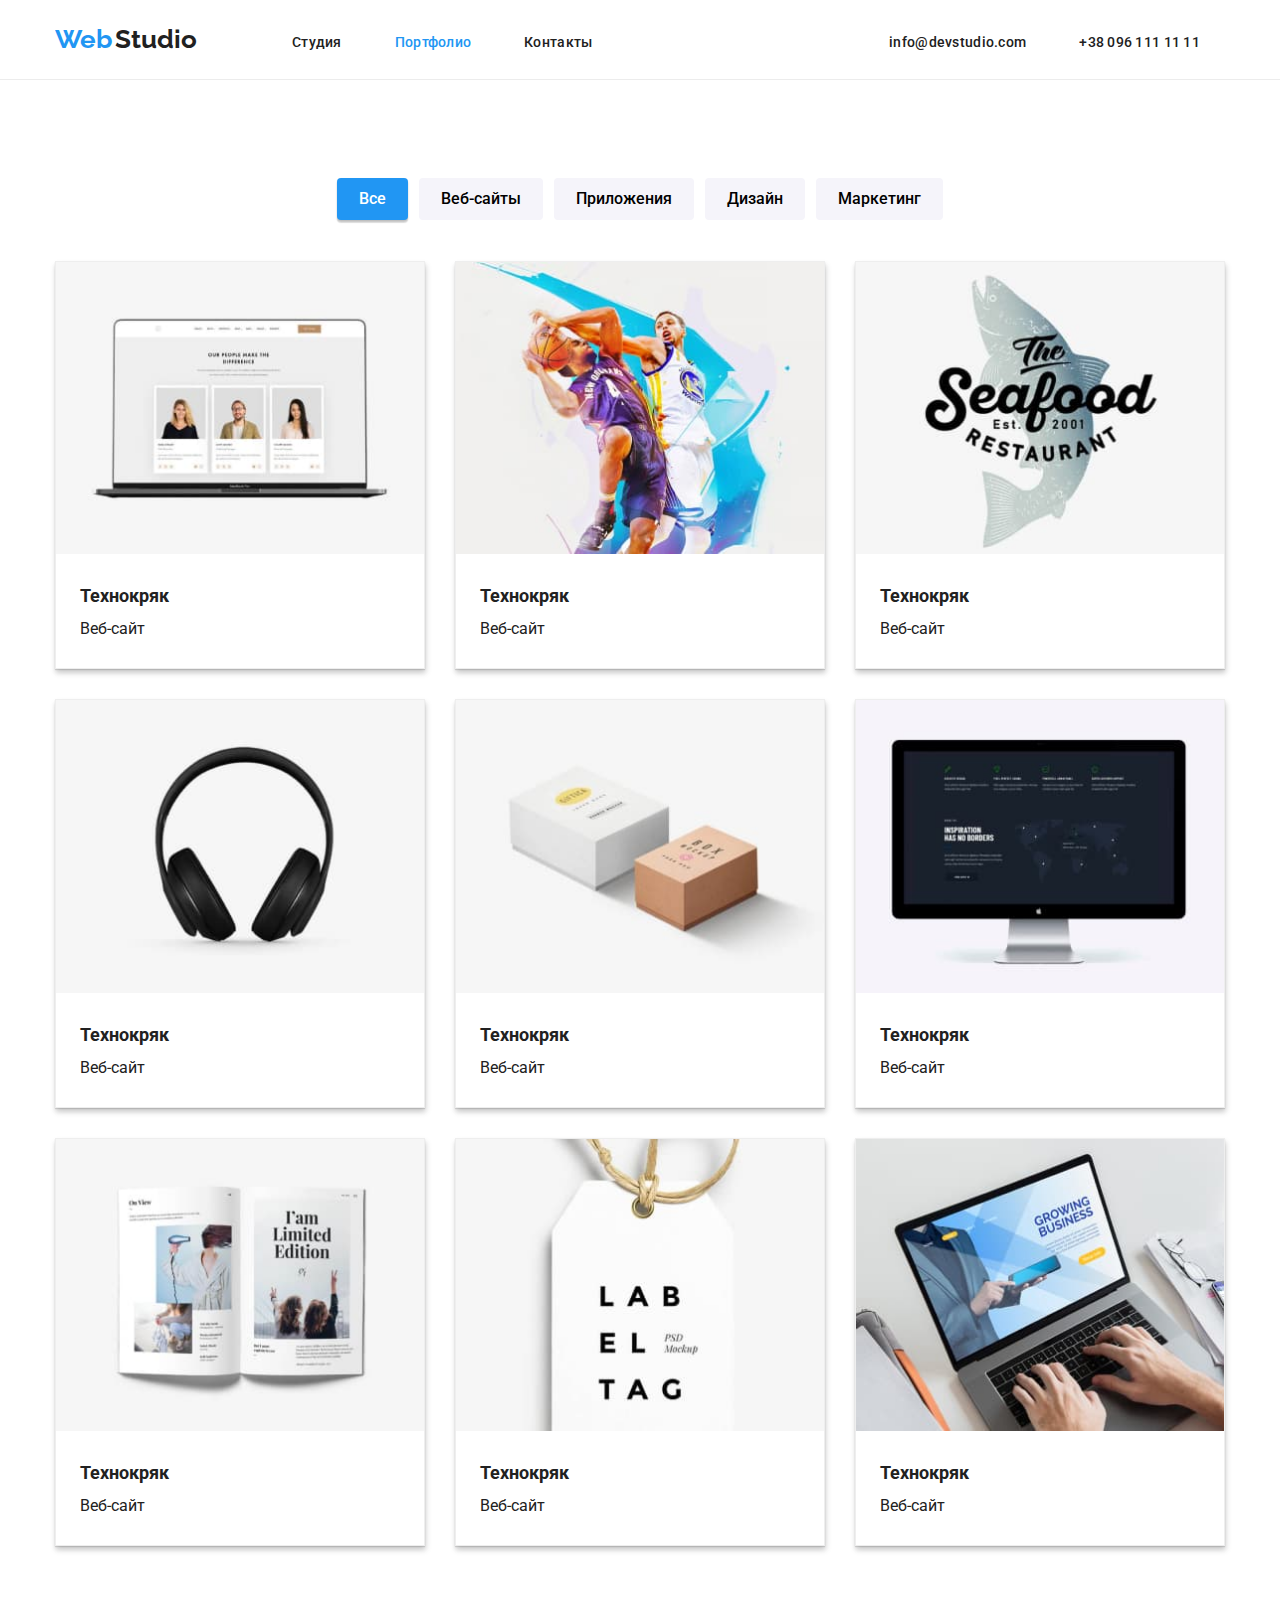
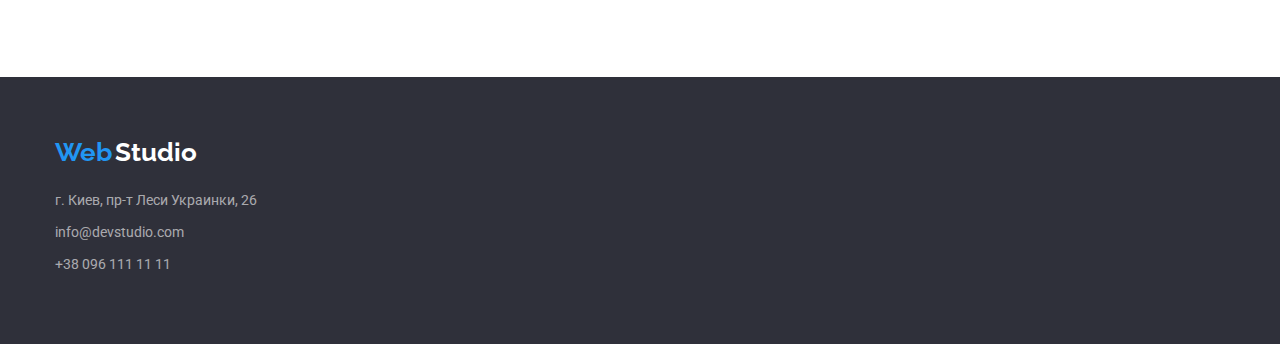
==== portfolio.html @ efe2a459 "start" ====
<!DOCTYPE html>
<html lang="ru">
  <head>
    <meta charset="UTF-8" />
    <meta http-equiv="X-UA-Compatible" content="IE=edge" />
    <meta name="description" content="webstudio website" />
    <meta name="viewport" content="width=device-width, initial-scale=1.0" />
    <!-- IE10 and below only -->
    <meta http-equiv="x-ua-compatible" content="ie=edge" />
    <link rel="preconnect" href="https://fonts.googleapis.com" />
    <link rel="preconnect" href="https://fonts.gstatic.com" crossorigin />
    <link
      href="https://fonts.googleapis.com/css2?family=Raleway:wght@700&family=Roboto:wght@400;500;700;900&display=swap"
      rel="stylesheet"
    />
    <link rel="stylesheet" href="css/styles.css" />
    <title>WebStudio</title>
  </head>

  <body>
    <header class="header">
      <div class="header-inner grid">
        <a href="index.html" class="logo">
          <span class="logo1">Web</span>
          <span class="logo2">Studio</span>
        </a>
        <nav class="main-nav">
          <ul class="nav-list">
            <li><a href="index.html">Студия</a></li>
            <li><a href="#" class="active">Портфолио</a></li>
            <li><a href="#">Контакты</a></li>
          </ul>
        </nav>
        <ul class="contacts-list">
          <li><a href="mailto:info@devstudio.com">info@devstudio.com</a></li>
          <li><a href="tel:+380961111111">+38 096 111 11 11</a></li>
        </ul>
      </div>
    </header>
    <main>
      <section class="section portfolio">
        <div class="portfolio-inner grid">
          <ul class="portfolio-head">
            <li>
              <button class="filter-btn active" type="button">Все</button>
            </li>
            <li>
              <button class="filter-btn" type="button">Веб-сайты</button>
            </li>
            <li>
              <button class="filter-btn" type="button">Приложения</button>
            </li>
            <li>
              <button class="filter-btn" type="button">Дизайн</button>
            </li>
            <li>
              <button class="filter-btn" type="button">Маркетинг</button>
            </li>
          </ul>
          <ul class="portfolio-body">
            <li class="project-item">
              <img
                src="images/portfolio/project1.jpg"
                alt="project-img"
                width="370"
              />
              <div class="project-info">
                <h4 class="project-name">Технокряк</h4>
                <p class="project-description">Веб-сайт</p>
              </div>
            </li>
            <li class="project-item">
              <img
                src="images/portfolio/project2.jpg"
                alt="project-img"
                width="370"
              />
              <div class="project-info">
                <h4 class="project-name">Технокряк</h4>
                <p class="project-description">Веб-сайт</p>
              </div>
            </li>
            <li class="project-item">
              <img
                src="images/portfolio/project3.jpg"
                alt="project-img"
                width="370"
              />
              <div class="project-info">
                <h4 class="project-name">Технокряк</h4>
                <p class="project-description">Веб-сайт</p>
              </div>
            </li>
            <li class="project-item">
              <img
                src="images/portfolio/project4.jpg"
                alt="project-img"
                width="370"
              />
              <div class="project-info">
                <h4 class="project-name">Технокряк</h4>
                <p class="project-description">Веб-сайт</p>
              </div>
            </li>
            <li class="project-item">
              <img
                src="images/portfolio/project5.jpg"
                alt="project-img"
                width="370"
              />
              <div class="project-info">
                <h4 class="project-name">Технокряк</h4>
                <p class="project-description">Веб-сайт</p>
              </div>
            </li>
            <li class="project-item">
              <img
                src="images/portfolio/project6.jpg"
                alt="project-img"
                width="370"
              />
              <div class="project-info">
                <h4 class="project-name">Технокряк</h4>
                <p class="project-description">Веб-сайт</p>
              </div>
            </li>
            <li class="project-item">
              <img
                src="images/portfolio/project7.jpg"
                alt="project-img"
                width="370"
              />
              <div class="project-info">
                <h4 class="project-name">Технокряк</h4>
                <p class="project-description">Веб-сайт</p>
              </div>
            </li>
            <li class="project-item">
              <img
                src="images/portfolio/project8.jpg"
                alt="project-img"
                width="370"
              />
              <div class="project-info">
                <h4 class="project-name">Технокряк</h4>
                <p class="project-description">Веб-сайт</p>
              </div>
            </li>
            <li class="project-item">
              <img
                src="images/portfolio/project9.jpg"
                alt="project-img"
                width="370"
              />
              <div class="project-info">
                <h4 class="project-name">Технокряк</h4>
                <p class="project-description">Веб-сайт</p>
              </div>
            </li>
          </ul>
        </div>
      </section>
    </main>
    <footer class="footer">
      <div class="footer-inner grid">
        <div class="footer-leftside">
          <a class="logo">
            <span class="logo1">Web</span>
            <span class="logo2">Studio</span>
          </a>
          <address>
            <ul>
              <li>
                <a
                  href="https://goo.gl/maps/3kPQfV8nL67xNtPSA"
                  target="_blank"
                  rel="noopener noreferrer"
                  >г. Киев, пр-т Леси Украинки, 26</a
                >
              </li>
              <li>
                <a href="mailto:info@devstudio.com" rel="noopener noreferrer"
                  >info@devstudio.com</a
                >
              </li>
              <li>
                <a href="tel:++380961111111" rel="noopener noreferrer"
                  >+38 096 111 11 11</a
                >
              </li>
            </ul>
          </address>
        </div>
      </div>
    </footer>
  </body>
</html>
---- css/styles.css ----
/* vars */
:root {
  --primary-black: #212121;
  --secondary-black: #2f303a;

  --primary-white: #fff;

  --primary-blue: #2196f3;

  --white-bg: #f5f4fa;

  --primary-grey: rgba(255, 255, 255, 0.6);
  --secondary-grey: #eee;
  --tertiary-grey: #ececec;
}
/*  Box sizing rules  */
*,
*::before,
*::after {
  box-sizing: border-box;
}

/*  Remove default margin  */
body,
h1,
h2,
h3,
h4,
p,
figure,
blockquote,
dl,
dd {
  margin: 0;
}

a {
  text-decoration: none;
}

/*  Remove list styles on ul, ol elements with a list role, which suggests default styling will be removed  */
ul[role='list'],
ol[role='list'] {
  list-style: none;
}

/*  Set core root defaults  */
html {
  scroll-behavior: smooth;
}

/*  Set core body defaults  */
body {
  min-height: 100vh;
  text-rendering: optimizeSpeed;
  line-height: 1.5;
  background: var(--primary-white);
  color: var(--primary-black);
}

body,
* {
  font: 14px/24px Roboto, 'Helvetica Neue', sans-serif;
}

/*  A elements that don't have a class get default styles  */
a:not([class]) {
  text-decoration-skip-ink: auto;
}

/*  Make images easier to work with  */
img,
picture {
  max-width: 100%;
  display: block;
}

/*  Inherit fonts for inputs and buttons  */
input,
button,
textarea,
select {
  font: inherit;
}

button {
  background: var(--white-bg);
  border-radius: 4px;
  border: none;
}

button.active,
button:hover {
  color: var(--primary-white);
  background: var(--primary-blue);
  transition: all 0.15s;
  box-shadow: 0px 3px 1px rgba(0, 0, 0, 0.1), 0px 1px 2px rgba(0, 0, 0, 0.08),
    0px 2px 2px rgba(0, 0, 0, 0.12);
}

button:hover {
  cursor: pointer;
}

ul {
  list-style-type: none;
  padding: 0;
  margin: 0;
  margin-block-start: 0;
  margin-block-end: 0;
  margin-inline-start: 0px;
  margin-inline-end: 0px;
  padding-inline-start: 0px;
}

.grid {
  width: 100%;
  max-width: 1170px;
  margin: 0 auto;
}

.main-h1 {
  font: 900 44px/60px Roboto, 'Helvetica Neue', sans-serif;
  color: var(--primary-white);
  margin-bottom: 40px;
}

.section {
  display: block;
  width: 100%;
  clear: both;
  padding: 94px 0;
  overflow: auto;
  float: left;
}

.section-caption {
  margin-bottom: 50px;
  text-align: center;
  color: var(--primary-black);
  font: 700 36px/42px Roboto, 'Helvetica Neue', sans-serif;
}

/* Header */

.header {
  background: var(--primary-white);
  border-bottom: 1px solid var(--tertiary-grey);
}

.header-inner {
  overflow: auto;
  padding: 24px 0;
}

.logo {
  display: block;
  float: left;
  margin-right: 70px;
  color: var(--primary-black);
}

.logo span {
  font: 700 26px/30px Raleway, 'Helvetica Neue', sans-serif;
}

.logo span:first-child {
  color: var(--primary-blue);
}

.nav-list,
.contacts-list {
  float: left;
  list-style-type: none;
  padding: 0;
  margin-top: 6px;
}

.nav-list li,
.contacts-list li {
  display: inline-block;
  padding: 0 25px;
}

.nav-list li a,
.contacts-list li a {
  text-decoration: none;
  color: var(--primary-black);
  font: 500 14px/16px Roboto, 'Helvetica Neue', sans-serif;
  letter-spacing: 0.02em;
}

.nav-list li a:hover,
.nav-list li a.active,
.contacts-list li a:hover,
.contacts-list li a.active {
  color: var(--primary-blue);
}

.contacts-list {
  float: right;
}

/* Main cta section*/
.main-section {
  position: relative;
  background: #2f303a;
  height: calc(100vh - 80px);
}

.cta-block {
  display: inline-block;
  width: 100%;
  max-width: 500px;
  position: absolute;
  top: 50%;
  left: 50%;
  transform: translate(-50%, -50%);
  text-align: center;
}

.main-cta {
  padding: 10px 32px;
  margin: 0 auto;
  font: 700 16px/30px Roboto, 'Helvetica Neue', sans-serif;
}

.main-cta:hover {
  cursor: pointer;
}

/* benefit section */
.benefits {
  padding-bottom: 0;
}

.benefit {
  width: 25%;
  float: left;
  margin: 0;
  box-sizing: border-box;
  padding-right: 30px;
}

.benefit:nth-child(4n) {
  padding-right: 0;
}

.benefit-caption {
  margin-bottom: 15px;
  color: var(--primary-black);
  font: 700 14px/16px Roboto, 'Helvetica Neue', sans-serif;
}

.benefit-text {
  color: #757575;
  font: 400 14px/24px Roboto, 'Helvetica Neue', sans-serif;
}

/* expertise section */
.expertise-item {
  display: inline-block;
  float: left;
  width: 33.33%;
}

/* team section */
.team {
  background: var(--white-bg);
  display: inline-block;
  width: 100%;
}

.team-mate {
  display: inline-block;
  float: left;
  width: 25%;
}

.team-mate {
  width: calc(25% - 22.5px);
  margin-right: 22.5px;
  text-align: center;
  background: var(--primary-white);
  box-shadow: 0px 1px 3px rgba(0, 0, 0, 0.12), 0px 1px 1px rgba(0, 0, 0, 0.14),
    0px 2px 1px rgba(0, 0, 0, 0.2);
  border-radius: 0px 0px 4px 4px;
}

.team-mate:nth-child(4n) {
  margin-right: 0;
}

.mate-data {
  padding: 34px;
}

.mate-img {
  width: 100%;
  height: auto;
  margin-bottom: 30px;
}

.mate-name {
  margin-bottom: 10px;
  font: 500 16px/19px Roboto, 'Helvetica Neue', sans-serif;
}

.mate-position {
  color: #757575;
  font: 400 16px/19px Roboto, 'Helvetica Neue', sans-serif;
}

/* footer */
.footer {
  padding: 60px 0;
  display: inline-block;
  width: 100%;
  background: #2f303a;
}

.footer .logo {
  margin-bottom: 20px;
  color: var(--primary-white);
}

.footer-leftside {
  display: inline-block;
}

.footer a {
  width: 100%;
  display: inline-block;
  margin-bottom: 8px;
}

.footer a {
  color: var(--primary-grey);
  text-decoration: none;
}

.footer a:hover {
  color: var(--primary-white);
  transition: 0.15s;
}

/* portfolio page */
.portfolio-head {
  display: inline-block;
  margin-bottom: 30px;
  text-align: center;
  width: 100%;
}

.portfolio-head li {
  display: inline-flex;
  display: inline-block;
  text-align: center;
}

.filter-btn {
  float: left;
  font: 500 16px/26px Roboto, 'Helvetica Neue', sans-serif;
  padding: 8px 22px;
  margin: 4px;
}

.portfolio-body {
  display: inline-block;
  margin: 0 auto;
}

.project-item {
  width: 100%;
  max-width: 370px;
  margin-right: 30px;
  margin-bottom: 30px;
  float: left;
  background: var(--primary-white);
  border: 1px solid var(--secondary-grey);
  box-sizing: border-box;
  box-shadow: 0px 1px 1px rgba(0, 0, 0, 0.12), 0px 4px 4px rgba(0, 0, 0, 0.06),
    1px 4px 6px rgba(0, 0, 0, 0.16);
}

.project-item:nth-child(3n) {
  margin-right: 0;
}

.project-info {
  padding: 24px;
}

.project-name {
  font: 700 18px/36px Roboto, 'Helvetica Neue', sans-serif;
}

.project-description {
  font: 400 16px/30px Roboto, 'Helvetica Neue', sans-serif;
}
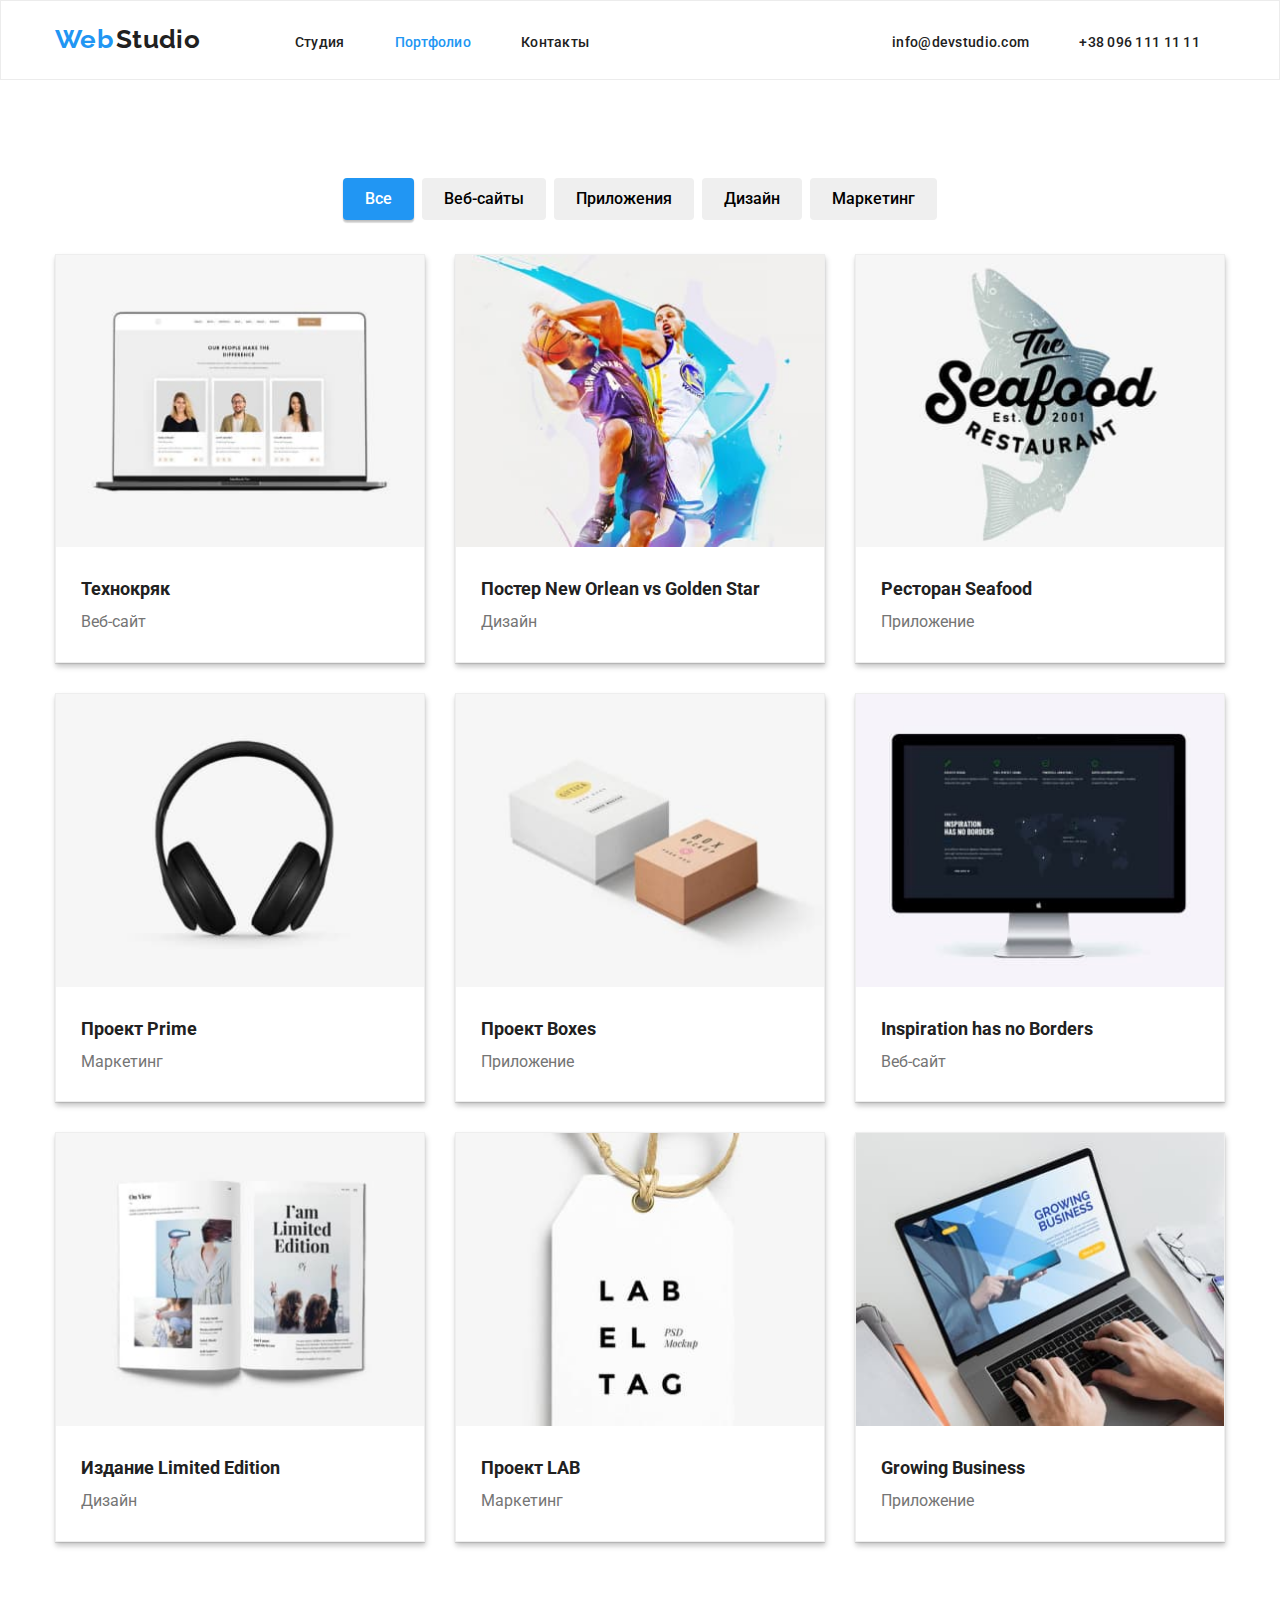
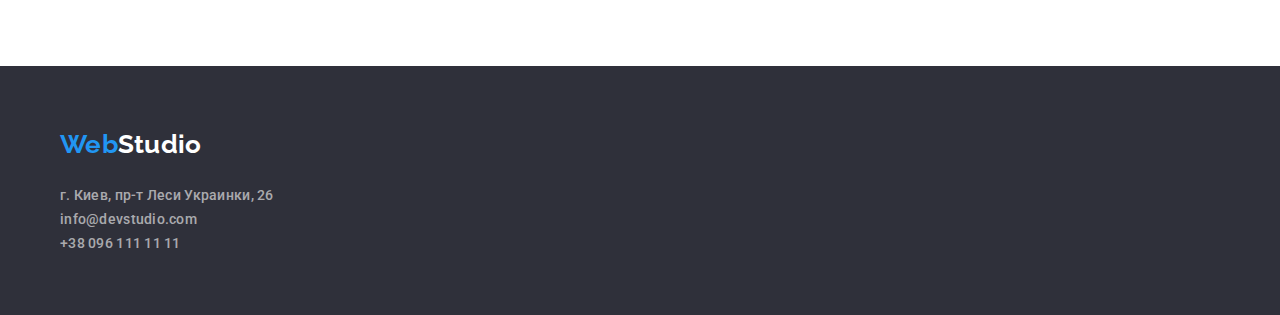
==== commit a1773a9b: "fix" ====
--- a/portfolio.html
+++ b/portfolio.html
@@ -13,13 +13,14 @@
       href="https://fonts.googleapis.com/css2?family=Raleway:wght@700&family=Roboto:wght@400;500;700;900&display=swap"
       rel="stylesheet"
     />
+    <link rel="stylesheet" href="css/modern-normalize.css" />
     <link rel="stylesheet" href="css/styles.css" />
     <title>WebStudio</title>
   </head>
 
   <body>
     <header class="header">
-      <div class="header-inner grid">
+      <div class="container header-inner">
         <a href="index.html" class="logo">
           <span class="logo1">Web</span>
           <span class="logo2">Studio</span>
@@ -39,7 +40,7 @@
     </header>
     <main>
       <section class="section portfolio">
-        <div class="portfolio-inner grid">
+        <div class="container portfolio-inner">
           <ul class="portfolio-head">
             <li>
               <button class="filter-btn active" type="button">Все</button>
@@ -65,7 +66,7 @@
                 width="370"
               />
               <div class="project-info">
-                <h4 class="project-name">Технокряк</h4>
+                <h3 class="project-name">Технокряк</h3>
                 <p class="project-description">Веб-сайт</p>
               </div>
             </li>
@@ -76,8 +77,8 @@
                 width="370"
               />
               <div class="project-info">
-                <h4 class="project-name">Технокряк</h4>
-                <p class="project-description">Веб-сайт</p>
+                <h3 class="project-name">Постер New Orlean vs Golden Star</h3>
+                <p class="project-description">Дизайн</p>
               </div>
             </li>
             <li class="project-item">
@@ -87,8 +88,8 @@
                 width="370"
               />
               <div class="project-info">
-                <h4 class="project-name">Технокряк</h4>
-                <p class="project-description">Веб-сайт</p>
+                <h3 class="project-name">Ресторан Seafood</h3>
+                <p class="project-description">Приложение</p>
               </div>
             </li>
             <li class="project-item">
@@ -98,8 +99,8 @@
                 width="370"
               />
               <div class="project-info">
-                <h4 class="project-name">Технокряк</h4>
-                <p class="project-description">Веб-сайт</p>
+                <h3 class="project-name">Проект Prime</h3>
+                <p class="project-description">Маркетинг</p>
               </div>
             </li>
             <li class="project-item">
@@ -109,8 +110,8 @@
                 width="370"
               />
               <div class="project-info">
-                <h4 class="project-name">Технокряк</h4>
-                <p class="project-description">Веб-сайт</p>
+                <h3 class="project-name">Проект Boxes</h3>
+                <p class="project-description">Приложение</p>
               </div>
             </li>
             <li class="project-item">
@@ -120,7 +121,7 @@
                 width="370"
               />
               <div class="project-info">
-                <h4 class="project-name">Технокряк</h4>
+                <h3 class="project-name">Inspiration has no Borders</h3>
                 <p class="project-description">Веб-сайт</p>
               </div>
             </li>
@@ -131,8 +132,8 @@
                 width="370"
               />
               <div class="project-info">
-                <h4 class="project-name">Технокряк</h4>
-                <p class="project-description">Веб-сайт</p>
+                <h3 class="project-name">Издание Limited Edition</h3>
+                <p class="project-description">Дизайн</p>
               </div>
             </li>
             <li class="project-item">
@@ -142,8 +143,8 @@
                 width="370"
               />
               <div class="project-info">
-                <h4 class="project-name">Технокряк</h4>
-                <p class="project-description">Веб-сайт</p>
+                <h3 class="project-name">Проект LAB</h3>
+                <p class="project-description">Маркетинг</p>
               </div>
             </li>
             <li class="project-item">
@@ -153,8 +154,8 @@
                 width="370"
               />
               <div class="project-info">
-                <h4 class="project-name">Технокряк</h4>
-                <p class="project-description">Веб-сайт</p>
+                <h3 class="project-name">Growing Business</h3>
+                <p class="project-description">Приложение</p>
               </div>
             </li>
           </ul>
@@ -162,7 +163,7 @@
       </section>
     </main>
     <footer class="footer">
-      <div class="footer-inner grid">
+      <div class="container footer-inner">
         <div class="footer-leftside">
           <a class="logo">
             <span class="logo1">Web</span>
--- a/css/styles.css
+++ b/css/styles.css
@@ -12,6 +12,7 @@
   --primary-grey: rgba(255, 255, 255, 0.6);
   --secondary-grey: #eee;
   --tertiary-grey: #ececec;
+  --text-grey: #757575;
 }
 /*  Box sizing rules  */
 *,
@@ -34,10 +35,6 @@
   margin: 0;
 }
 
-a {
-  text-decoration: none;
-}
-
 /*  Remove list styles on ul, ol elements with a list role, which suggests default styling will be removed  */
 ul[role='list'],
 ol[role='list'] {
@@ -53,19 +50,32 @@
 body {
   min-height: 100vh;
   text-rendering: optimizeSpeed;
-  line-height: 1.5;
+  font: 14px/1.71 Roboto, 'Helvetica Neue', sans-serif;
+  color: var(--text-grey);
   background: var(--primary-white);
-  color: var(--primary-black);
-}
-
-body,
-* {
-  font: 14px/24px Roboto, 'Helvetica Neue', sans-serif;
 }
 
 /*  A elements that don't have a class get default styles  */
 a:not([class]) {
   text-decoration-skip-ink: auto;
+}
+
+a {
+  text-decoration: none;
+  color: var(--primary-black);
+  font: 500 14px/1.14 Roboto, 'Helvetica Neue', sans-serif;
+  letter-spacing: 0.02em;
+}
+
+a:hover,
+a.active {
+  color: var(--primary-blue);
+}
+
+a:focus {
+  color: var(--primary-blue);
+  border-radius: 2px;
+  outline: 1px solid var(--primary-blue);
 }
 
 /*  Make images easier to work with  */
@@ -84,7 +94,6 @@
 }
 
 button {
-  background: var(--white-bg);
   border-radius: 4px;
   border: none;
 }
@@ -100,6 +109,19 @@
 
 button:hover {
   cursor: pointer;
+}
+
+button:focus {
+  color: var(--primary-blue);
+  background-color: var(--white-bg);
+  border-radius: 2px;
+  outline: 1px solid var(--primary-blue);
+}
+
+button.active:focus {
+  color: var(--primary-blue);
+  background: var(--white-bg);
+  outline: 1px solid var(--primary-blue);
 }
 
 ul {
@@ -113,16 +135,17 @@
   padding-inline-start: 0px;
 }
 
-.grid {
+.container {
   width: 100%;
   max-width: 1170px;
   margin: 0 auto;
 }
 
 .main-h1 {
-  font: 900 44px/60px Roboto, 'Helvetica Neue', sans-serif;
+  font: 900 44px/1.36 Roboto, 'Helvetica Neue', sans-serif;
   color: var(--primary-white);
   margin-bottom: 40px;
+  text-transform: uppercase;
 }
 
 .section {
@@ -131,37 +154,37 @@
   clear: both;
   padding: 94px 0;
   overflow: auto;
-  float: left;
 }
 
 .section-caption {
   margin-bottom: 50px;
   text-align: center;
   color: var(--primary-black);
-  font: 700 36px/42px Roboto, 'Helvetica Neue', sans-serif;
+  font: 700 36px/1.16 Roboto, 'Helvetica Neue', sans-serif;
 }
 
 /* Header */
-
 .header {
   background: var(--primary-white);
-  border-bottom: 1px solid var(--tertiary-grey);
+  border: 1px solid var(--tertiary-grey);
 }
 
 .header-inner {
-  overflow: auto;
   padding: 24px 0;
-}
-
-.logo {
-  display: block;
-  float: left;
+  display: flex;
+  flex-direction: row;
+  justify-content: flex-start;
+}
+
+.logo,
+.logo:hover,
+.logo:focus {
   margin-right: 70px;
   color: var(--primary-black);
 }
 
 .logo span {
-  font: 700 26px/30px Raleway, 'Helvetica Neue', sans-serif;
+  font: 700 26px/1.15 Raleway, 'Helvetica Neue', sans-serif;
 }
 
 .logo span:first-child {
@@ -170,59 +193,50 @@
 
 .nav-list,
 .contacts-list {
-  float: left;
+  display: flex;
+  justify-content: flex-start;
   list-style-type: none;
   padding: 0;
   margin-top: 6px;
 }
 
-.nav-list li,
-.contacts-list li {
-  display: inline-block;
-  padding: 0 25px;
+.contacts-list {
+  margin-left: auto;
 }
 
 .nav-list li a,
 .contacts-list li a {
-  text-decoration: none;
-  color: var(--primary-black);
-  font: 500 14px/16px Roboto, 'Helvetica Neue', sans-serif;
-  letter-spacing: 0.02em;
-}
-
-.nav-list li a:hover,
-.nav-list li a.active,
-.contacts-list li a:hover,
-.contacts-list li a.active {
-  color: var(--primary-blue);
-}
-
-.contacts-list {
-  float: right;
+  padding: 5px 0px;
+  margin: 0 25px;
 }
 
 /* Main cta section*/
 .main-section {
   position: relative;
-  background: #2f303a;
-  height: calc(100vh - 80px);
+  padding: 195px 20px;
+  background: var(--secondary-black);
 }
 
 .cta-block {
-  display: inline-block;
-  width: 100%;
-  max-width: 500px;
-  position: absolute;
-  top: 50%;
-  left: 50%;
-  transform: translate(-50%, -50%);
+  width: 100%;
+  max-width: 600px;
+  margin: 0 auto;
   text-align: center;
 }
 
 .main-cta {
+  margin: 0 auto;
+  font: 700 16px/1.87 Roboto, 'Helvetica Neue', sans-serif;
+  color: var(--primary-white);
+  background-color: var(--primary-blue);
   padding: 10px 32px;
-  margin: 0 auto;
-  font: 700 16px/30px Roboto, 'Helvetica Neue', sans-serif;
+}
+
+.main-cta:focus {
+  color: var(--primary-blue);
+  background-color: var(--white-bg);
+  border-radius: 2px;
+  outline: 1px solid var(--primary-blue);
 }
 
 .main-cta:hover {
@@ -230,56 +244,65 @@
 }
 
 /* benefit section */
-.benefits {
-  padding-bottom: 0;
+.benefit-list {
+  display: flex;
+  flex-direction: row;
 }
 
 .benefit {
-  width: 25%;
-  float: left;
   margin: 0;
   box-sizing: border-box;
-  padding-right: 30px;
+  margin-right: 30px;
 }
 
 .benefit:nth-child(4n) {
-  padding-right: 0;
+  margin-right: 0;
 }
 
 .benefit-caption {
   margin-bottom: 15px;
   color: var(--primary-black);
-  font: 700 14px/16px Roboto, 'Helvetica Neue', sans-serif;
+  font: 700 14px/1.14 Roboto, 'Helvetica Neue', sans-serif;
+  text-transform: uppercase;
 }
 
 .benefit-text {
-  color: #757575;
-  font: 400 14px/24px Roboto, 'Helvetica Neue', sans-serif;
+  font: 400 14px/1.71 Roboto, 'Helvetica Neue', sans-serif;
 }
 
 /* expertise section */
+.expertise-body {
+  display: flex;
+  flex-direction: row;
+  flex-wrap: wrap;
+  justify-content: flex-start;
+}
+
+/* team section */
+.team-body {
+  display: flex;
+  flex-direction: row;
+  flex-wrap: wrap;
+  justify-content: flex-start;
+}
+
 .expertise-item {
-  display: inline-block;
-  float: left;
-  width: 33.33%;
-}
-
-/* team section */
+  margin-right: 30px;
+  margin-bottom: 30px;
+}
+
+.expertise-item:nth-child(3n) {
+  margin-right: 0;
+}
+
 .team {
   background: var(--white-bg);
-  display: inline-block;
-  width: 100%;
 }
 
 .team-mate {
-  display: inline-block;
-  float: left;
-  width: 25%;
-}
-
-.team-mate {
-  width: calc(25% - 22.5px);
-  margin-right: 22.5px;
+  max-width: 270px;
+  margin-right: 30px;
+  margin-bottom: 30px;
   text-align: center;
   background: var(--primary-white);
   box-shadow: 0px 1px 3px rgba(0, 0, 0, 0.12), 0px 1px 1px rgba(0, 0, 0, 0.14),
@@ -296,6 +319,7 @@
 }
 
 .mate-img {
+  width: 270px;
   width: 100%;
   height: auto;
   margin-bottom: 30px;
@@ -303,35 +327,26 @@
 
 .mate-name {
   margin-bottom: 10px;
-  font: 500 16px/19px Roboto, 'Helvetica Neue', sans-serif;
+  color: var(--primary-black);
+  font: 500 16px/1.18 Roboto, 'Helvetica Neue', sans-serif;
 }
 
 .mate-position {
-  color: #757575;
-  font: 400 16px/19px Roboto, 'Helvetica Neue', sans-serif;
+  font: 400 16px/1.18 Roboto, 'Helvetica Neue', sans-serif;
 }
 
 /* footer */
 .footer {
+  display: flex;
   padding: 60px 0;
-  display: inline-block;
-  width: 100%;
-  background: #2f303a;
+  width: 100%;
+  background: var(--secondary-black);
 }
 
 .footer .logo {
+  display: flex;
   margin-bottom: 20px;
   color: var(--primary-white);
-}
-
-.footer-leftside {
-  display: inline-block;
-}
-
-.footer a {
-  width: 100%;
-  display: inline-block;
-  margin-bottom: 8px;
 }
 
 .footer a {
@@ -339,6 +354,19 @@
   text-decoration: none;
 }
 
+.footer a:focus {
+  color: var(--primary-blue);
+}
+
+.footer-leftside {
+  flex-direction: column;
+}
+
+.footer-leftside a {
+  width: 100%;
+  padding: 4px 5px;
+}
+
 .footer a:hover {
   color: var(--primary-white);
   transition: 0.15s;
@@ -346,28 +374,28 @@
 
 /* portfolio page */
 .portfolio-head {
-  display: inline-block;
   margin-bottom: 30px;
   text-align: center;
   width: 100%;
+  display: flex;
+  justify-content: center;
 }
 
 .portfolio-head li {
-  display: inline-flex;
-  display: inline-block;
   text-align: center;
 }
 
 .filter-btn {
-  float: left;
-  font: 500 16px/26px Roboto, 'Helvetica Neue', sans-serif;
+  font: 500 16px/1.62 Roboto, 'Helvetica Neue', sans-serif;
   padding: 8px 22px;
   margin: 4px;
 }
 
 .portfolio-body {
-  display: inline-block;
   margin: 0 auto;
+  display: flex;
+  flex-wrap: wrap;
+  justify-content: space-between;
 }
 
 .project-item {
@@ -375,7 +403,6 @@
   max-width: 370px;
   margin-right: 30px;
   margin-bottom: 30px;
-  float: left;
   background: var(--primary-white);
   border: 1px solid var(--secondary-grey);
   box-sizing: border-box;
@@ -389,12 +416,15 @@
 
 .project-info {
   padding: 24px;
+  border: 1px solid var(--primary-grey);
+  border-top: none;
 }
 
 .project-name {
-  font: 700 18px/36px Roboto, 'Helvetica Neue', sans-serif;
+  color: var(--primary-black);
+  font: 700 18px/2 Roboto, 'Helvetica Neue', sans-serif;
 }
 
 .project-description {
-  font: 400 16px/30px Roboto, 'Helvetica Neue', sans-serif;
-}
+  font: 400 16px/1.87 Roboto, 'Helvetica Neue', sans-serif;
+}
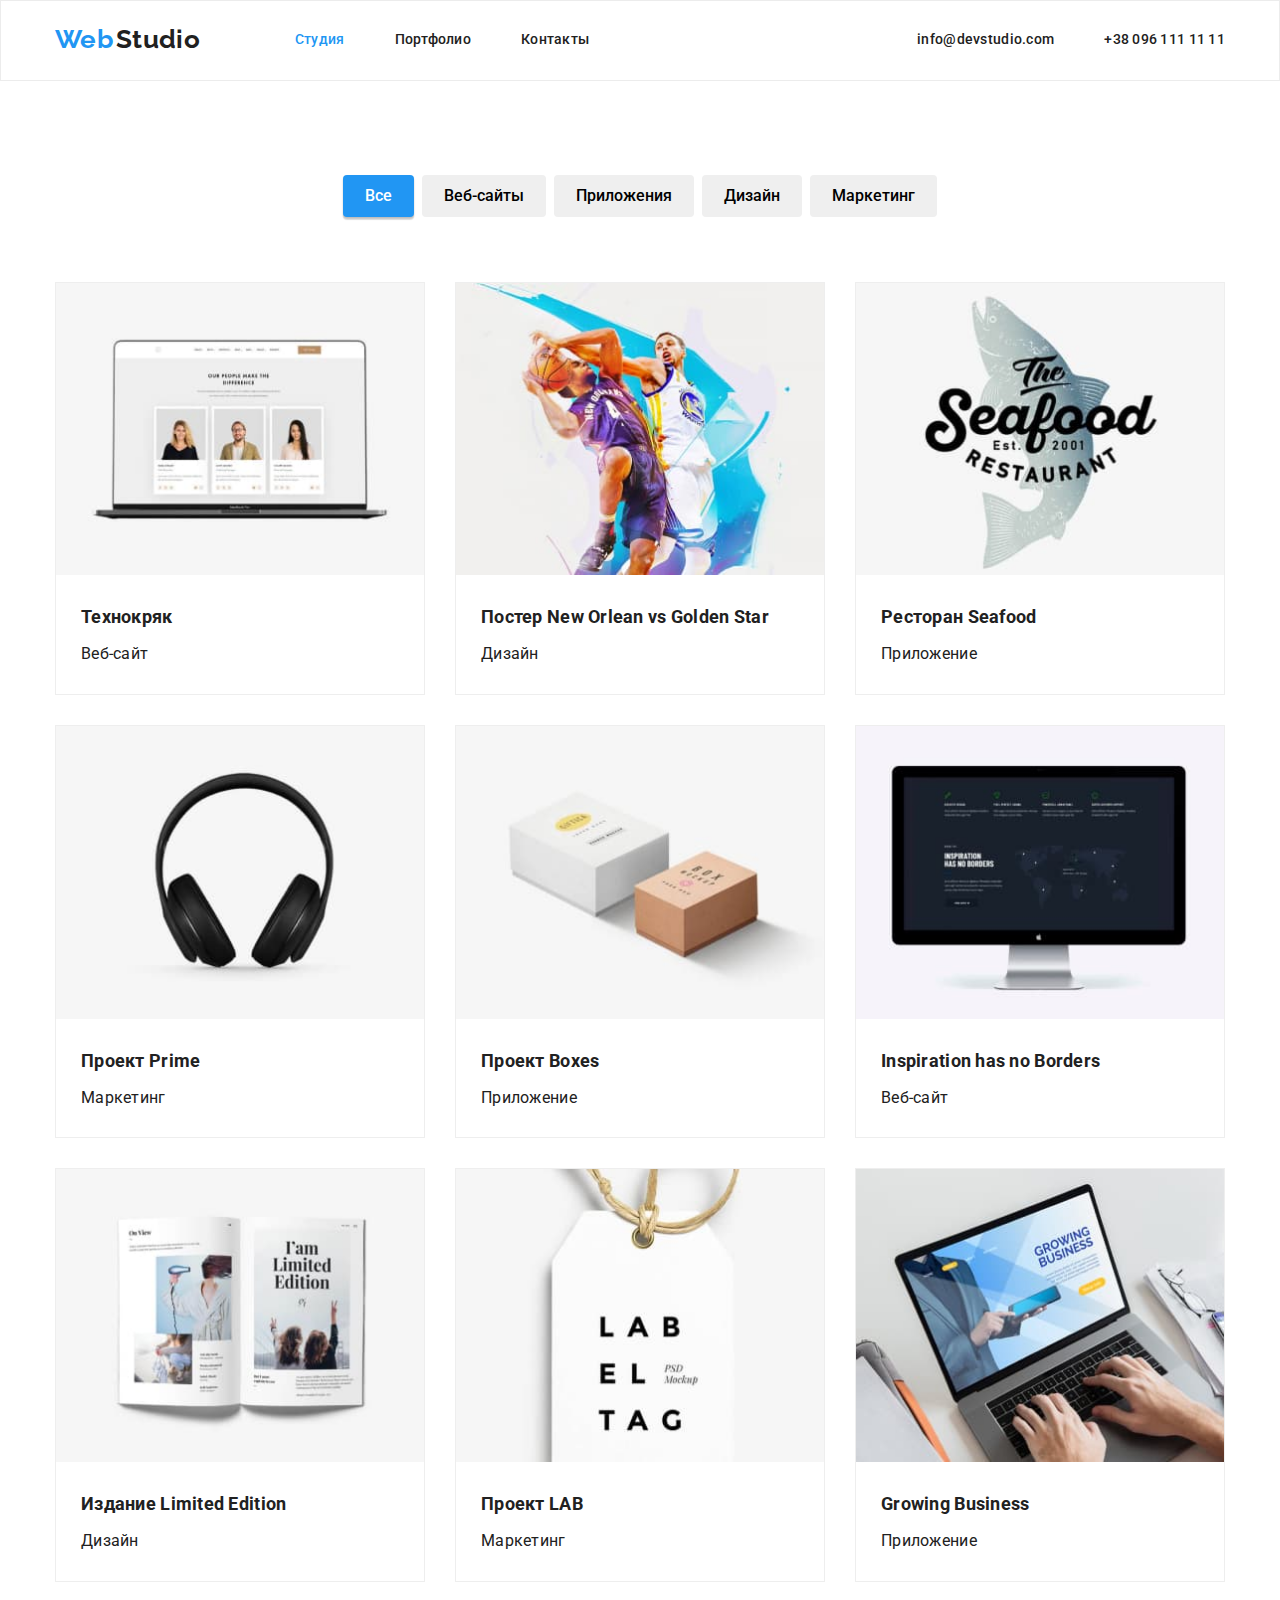
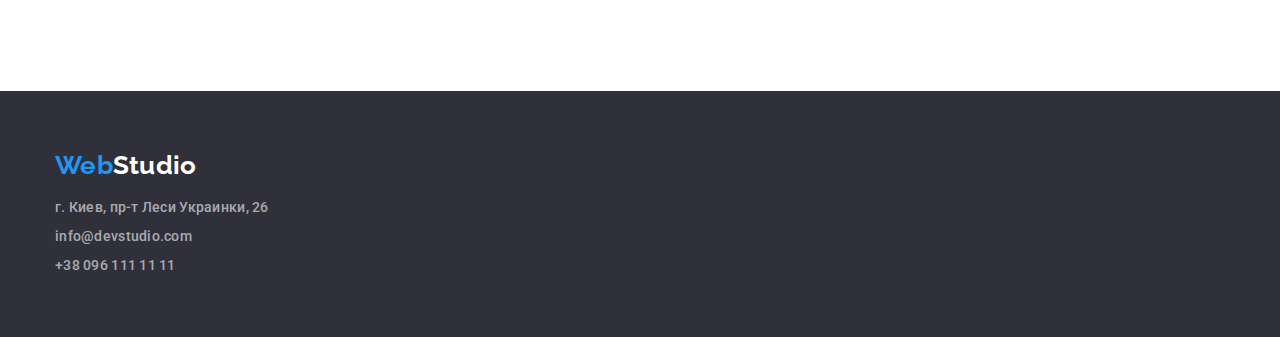
==== commit 6ff8f916: "fix" ====
--- a/portfolio.html
+++ b/portfolio.html
@@ -27,14 +27,22 @@
         </a>
         <nav class="main-nav">
           <ul class="nav-list">
-            <li><a href="index.html">Студия</a></li>
-            <li><a href="#" class="active">Портфолио</a></li>
-            <li><a href="#">Контакты</a></li>
+            <li class="nav-list-item">
+              <a href="index.html" class="active">Студия</a>
+            </li>
+            <li class="nav-list-item">
+              <a href="portfolio.html">Портфолио</a>
+            </li>
+            <li class="nav-list-item"><a href="#">Контакты</a></li>
           </ul>
         </nav>
         <ul class="contacts-list">
-          <li><a href="mailto:info@devstudio.com">info@devstudio.com</a></li>
-          <li><a href="tel:+380961111111">+38 096 111 11 11</a></li>
+          <li class="nav-list-item">
+            <a href="mailto:info@devstudio.com">info@devstudio.com</a>
+          </li>
+          <li class="nav-list-item">
+            <a href="tel:+380961111111">+38 096 111 11 11</a>
+          </li>
         </ul>
       </div>
     </header>
@@ -60,103 +68,121 @@
           </ul>
           <ul class="portfolio-body">
             <li class="project-item">
-              <img
-                src="images/portfolio/project1.jpg"
-                alt="project-img"
-                width="370"
-              />
-              <div class="project-info">
-                <h3 class="project-name">Технокряк</h3>
-                <p class="project-description">Веб-сайт</p>
-              </div>
-            </li>
-            <li class="project-item">
-              <img
-                src="images/portfolio/project2.jpg"
-                alt="project-img"
-                width="370"
-              />
-              <div class="project-info">
-                <h3 class="project-name">Постер New Orlean vs Golden Star</h3>
-                <p class="project-description">Дизайн</p>
-              </div>
-            </li>
-            <li class="project-item">
-              <img
-                src="images/portfolio/project3.jpg"
-                alt="project-img"
-                width="370"
-              />
-              <div class="project-info">
-                <h3 class="project-name">Ресторан Seafood</h3>
-                <p class="project-description">Приложение</p>
-              </div>
-            </li>
-            <li class="project-item">
-              <img
-                src="images/portfolio/project4.jpg"
-                alt="project-img"
-                width="370"
-              />
-              <div class="project-info">
-                <h3 class="project-name">Проект Prime</h3>
-                <p class="project-description">Маркетинг</p>
-              </div>
-            </li>
-            <li class="project-item">
-              <img
-                src="images/portfolio/project5.jpg"
-                alt="project-img"
-                width="370"
-              />
-              <div class="project-info">
-                <h3 class="project-name">Проект Boxes</h3>
-                <p class="project-description">Приложение</p>
-              </div>
-            </li>
-            <li class="project-item">
-              <img
-                src="images/portfolio/project6.jpg"
-                alt="project-img"
-                width="370"
-              />
-              <div class="project-info">
-                <h3 class="project-name">Inspiration has no Borders</h3>
-                <p class="project-description">Веб-сайт</p>
-              </div>
-            </li>
-            <li class="project-item">
-              <img
-                src="images/portfolio/project7.jpg"
-                alt="project-img"
-                width="370"
-              />
-              <div class="project-info">
-                <h3 class="project-name">Издание Limited Edition</h3>
-                <p class="project-description">Дизайн</p>
-              </div>
-            </li>
-            <li class="project-item">
-              <img
-                src="images/portfolio/project8.jpg"
-                alt="project-img"
-                width="370"
-              />
-              <div class="project-info">
-                <h3 class="project-name">Проект LAB</h3>
-                <p class="project-description">Маркетинг</p>
-              </div>
-            </li>
-            <li class="project-item">
-              <img
-                src="images/portfolio/project9.jpg"
-                alt="project-img"
-                width="370"
-              />
-              <div class="project-info">
-                <h3 class="project-name">Growing Business</h3>
-                <p class="project-description">Приложение</p>
-              </div>
+              <a href="#">
+                <img
+                  src="images/portfolio/project1.jpg"
+                  alt="project-img"
+                  width="370"
+                />
+                <div class="project-info">
+                  <h3 class="project-name">Технокряк</h3>
+                  <p class="project-description">Веб-сайт</p>
+                </div>
+              </a>
+            </li>
+            <li class="project-item">
+              <a href="#">
+                <img
+                  src="images/portfolio/project2.jpg"
+                  alt="project-img"
+                  width="370"
+                />
+                <div class="project-info">
+                  <h3 class="project-name">Постер New Orlean vs Golden Star</h3>
+                  <p class="project-description">Дизайн</p>
+                </div>
+              </a>
+            </li>
+            <li class="project-item">
+              <a href="#">
+                <img
+                  src="images/portfolio/project3.jpg"
+                  alt="project-img"
+                  width="370"
+                />
+                <div class="project-info">
+                  <h3 class="project-name">Ресторан Seafood</h3>
+                  <p class="project-description">Приложение</p>
+                </div>
+              </a>
+            </li>
+            <li class="project-item">
+              <a href="#">
+                <img
+                  src="images/portfolio/project4.jpg"
+                  alt="project-img"
+                  width="370"
+                />
+                <div class="project-info">
+                  <h3 class="project-name">Проект Prime</h3>
+                  <p class="project-description">Маркетинг</p>
+                </div>
+              </a>
+            </li>
+            <li class="project-item">
+              <a href="#">
+                <img
+                  src="images/portfolio/project5.jpg"
+                  alt="project-img"
+                  width="370"
+                />
+                <div class="project-info">
+                  <h3 class="project-name">Проект Boxes</h3>
+                  <p class="project-description">Приложение</p>
+                </div>
+              </a>
+            </li>
+            <li class="project-item">
+              <a href="#">
+                <img
+                  src="images/portfolio/project6.jpg"
+                  alt="project-img"
+                  width="370"
+                />
+                <div class="project-info">
+                  <h3 class="project-name">Inspiration has no Borders</h3>
+                  <p class="project-description">Веб-сайт</p>
+                </div>
+              </a>
+            </li>
+            <li class="project-item">
+              <a href="#">
+                <img
+                  src="images/portfolio/project7.jpg"
+                  alt="project-img"
+                  width="370"
+                />
+                <div class="project-info">
+                  <h3 class="project-name">Издание Limited Edition</h3>
+                  <p class="project-description">Дизайн</p>
+                </div>
+              </a>
+            </li>
+            <li class="project-item">
+              <a href="#">
+                <img
+                  src="images/portfolio/project8.jpg"
+                  alt="project-img"
+                  width="370"
+                />
+                <div class="project-info">
+                  <h3 class="project-name">Проект LAB</h3>
+                  <p class="project-description">Маркетинг</p>
+                </div>
+              </a>
+            </li>
+            <li class="project-item">
+              <a href="#">
+                <img
+                  src="images/portfolio/project9.jpg"
+                  alt="project-img"
+                  width="370"
+                />
+                <div class="project-info">
+                  <h3 class="project-name">Growing Business</h3>
+                  <p class="project-description">Приложение</p>
+                </div>
+              </a>
             </li>
           </ul>
         </div>
--- a/css/styles.css
+++ b/css/styles.css
@@ -13,6 +13,8 @@
   --secondary-grey: #eee;
   --tertiary-grey: #ececec;
   --text-grey: #757575;
+  --icon-grey: #afb1b8;
+  --icon-grey-2: #43444d;
 }
 /*  Box sizing rules  */
 *,
@@ -72,12 +74,6 @@
   color: var(--primary-blue);
 }
 
-a:focus {
-  color: var(--primary-blue);
-  border-radius: 2px;
-  outline: 1px solid var(--primary-blue);
-}
-
 /*  Make images easier to work with  */
 img,
 picture {
@@ -99,29 +95,18 @@
 }
 
 button.active,
-button:hover {
+button:hover,
+button:focus {
   color: var(--primary-white);
   background: var(--primary-blue);
   transition: all 0.15s;
+  outline: none;
   box-shadow: 0px 3px 1px rgba(0, 0, 0, 0.1), 0px 1px 2px rgba(0, 0, 0, 0.08),
     0px 2px 2px rgba(0, 0, 0, 0.12);
 }
 
 button:hover {
   cursor: pointer;
-}
-
-button:focus {
-  color: var(--primary-blue);
-  background-color: var(--white-bg);
-  border-radius: 2px;
-  outline: 1px solid var(--primary-blue);
-}
-
-button.active:focus {
-  color: var(--primary-blue);
-  background: var(--white-bg);
-  outline: 1px solid var(--primary-blue);
 }
 
 ul {
@@ -135,10 +120,21 @@
   padding-inline-start: 0px;
 }
 
+.visuallyhidden {
+  position: absolute;
+  width: 1px;
+  height: 1px;
+  margin: -1px;
+  border: 0;
+  padding: 0;
+  clip: rect(0 0 0 0);
+  overflow: hidden;
+}
+
 .container {
-  width: 100%;
-  max-width: 1170px;
+  width: 1200px;
   margin: 0 auto;
+  padding: 0 15px;
 }
 
 .main-h1 {
@@ -149,11 +145,8 @@
 }
 
 .section {
-  display: block;
-  width: 100%;
   clear: both;
   padding: 94px 0;
-  overflow: auto;
 }
 
 .section-caption {
@@ -165,21 +158,20 @@
 
 /* Header */
 .header {
+  padding: 24px 0 25px;
   background: var(--primary-white);
   border: 1px solid var(--tertiary-grey);
 }
 
 .header-inner {
-  padding: 24px 0;
-  display: flex;
-  flex-direction: row;
-  justify-content: flex-start;
+  display: flex;
+  align-items: center;
 }
 
 .logo,
 .logo:hover,
 .logo:focus {
-  margin-right: 70px;
+  margin-right: 95px;
   color: var(--primary-black);
 }
 
@@ -197,29 +189,61 @@
   justify-content: flex-start;
   list-style-type: none;
   padding: 0;
-  margin-top: 6px;
 }
 
 .contacts-list {
   margin-left: auto;
 }
 
-.nav-list li a,
-.contacts-list li a {
-  padding: 5px 0px;
-  margin: 0 25px;
+.nav-list-item {
+  margin-right: 50px;
+}
+
+.nav-list-item:last-child {
+  margin-right: 0;
+}
+
+.contacts-list svg {
+  fill: var(--text-grey);
+}
+
+.contacts-list .nav-list-item:hover svg {
+  fill: var(--primary-blue);
+  transition: all 0.15s;
+}
+
+.contacts-list .icon-envelope {
+  width: 16px;
+  height: 12px;
+}
+
+.contacts-list .icon-phone {
+  width: 10px;
+  height: 16px;
+  position: relative;
+  top: 3px;
 }
 
 /* Main cta section*/
 .main-section {
   position: relative;
+  width: 100%;
+  padding: 200px 0;
+  background: var(--icon-grey-2);
+}
+
+.main-section-bg {
+  width: 100%;
+  height: 100%;
+  max-width: 1600px;
+  margin: 0 auto;
   padding: 195px 20px;
-  background: var(--secondary-black);
+  background: var(--icon-grey-2) url(../images/main-bg.jpg);
+  background-size: cover;
 }
 
 .cta-block {
-  width: 100%;
-  max-width: 600px;
+  max-width: 696px;
   margin: 0 auto;
   text-align: center;
 }
@@ -232,21 +256,20 @@
   padding: 10px 32px;
 }
 
-.main-cta:focus {
-  color: var(--primary-blue);
-  background-color: var(--white-bg);
-  border-radius: 2px;
-  outline: 1px solid var(--primary-blue);
-}
-
 .main-cta:hover {
   cursor: pointer;
 }
 
 /* benefit section */
+.benefits {
+  padding-bottom: 0;
+}
+
 .benefit-list {
   display: flex;
   flex-direction: row;
+  flex-wrap: nowrap;
+  justify-content: space-between;
 }
 
 .benefit {
@@ -255,7 +278,11 @@
   margin-right: 30px;
 }
 
-.benefit:nth-child(4n) {
+.benefit .icon {
+  margin-bottom: 20px;
+}
+
+.benefit:last-child {
   margin-right: 0;
 }
 
@@ -273,26 +300,20 @@
 /* expertise section */
 .expertise-body {
   display: flex;
-  flex-direction: row;
-  flex-wrap: wrap;
-  justify-content: flex-start;
+}
+
+.expertise-item {
+  width: 370px;
+  margin-right: 30px;
+}
+
+.expertise-item:last-child {
+  margin-right: 0;
 }
 
 /* team section */
 .team-body {
   display: flex;
-  flex-direction: row;
-  flex-wrap: wrap;
-  justify-content: flex-start;
-}
-
-.expertise-item {
-  margin-right: 30px;
-  margin-bottom: 30px;
-}
-
-.expertise-item:nth-child(3n) {
-  margin-right: 0;
 }
 
 .team {
@@ -300,9 +321,8 @@
 }
 
 .team-mate {
-  max-width: 270px;
+  width: 270px;
   margin-right: 30px;
-  margin-bottom: 30px;
   text-align: center;
   background: var(--primary-white);
   box-shadow: 0px 1px 3px rgba(0, 0, 0, 0.12), 0px 1px 1px rgba(0, 0, 0, 0.14),
@@ -310,12 +330,12 @@
   border-radius: 0px 0px 4px 4px;
 }
 
-.team-mate:nth-child(4n) {
+.team-mate:last-child {
   margin-right: 0;
 }
 
 .mate-data {
-  padding: 34px;
+  padding: 25px 34px;
 }
 
 .mate-img {
@@ -335,17 +355,104 @@
   font: 400 16px/1.18 Roboto, 'Helvetica Neue', sans-serif;
 }
 
+.mate-social {
+  display: flex;
+  justify-content: space-between;
+}
+
+.soc-link {
+  display: flex;
+  width: 44px;
+  height: 44px;
+  align-content: center;
+  justify-content: center;
+  align-items: center;
+  border-radius: 50%;
+}
+
+.soc-link {
+  transition: 0.15s;
+}
+
+.soc-link:hover {
+  background: var(--primary-blue);
+}
+
+.soc-link svg {
+  fill: var(--icon-grey);
+  transition: 0.15s;
+}
+
+.soc-link:hover svg {
+  fill: var(--primary-white);
+}
+
+.icon-i {
+  width: 20px;
+  height: 20px;
+}
+
+.icon-t {
+  width: 20px;
+  height: 16.25px;
+}
+
+.icon-f {
+  width: 10px;
+  height: 20px;
+}
+
+.icon-l {
+  width: 20px;
+  height: 20px;
+}
+
+/* clients */
+.clients-list {
+  display: flex;
+  flex-direction: row;
+  justify-content: center;
+  flex-wrap: wrap;
+  align-items: center;
+}
+
+.clients-item {
+  margin: 15px;
+  padding: 18px 64px;
+  border: 1px solid var(--icon-grey);
+}
+
+.clients-item:hover {
+  border: 1px solid var(--primary-blue);
+}
+
+.clients-item svg {
+  width: 41px;
+  height: 46px;
+  fill: var(--icon-grey);
+}
+
+.clients-item:hover svg {
+  fill: var(--primary-blue);
+}
+
 /* footer */
 .footer {
-  display: flex;
   padding: 60px 0;
   width: 100%;
   background: var(--secondary-black);
 }
 
+.footer-inner {
+  display: flex;
+  flex-wrap: wrap;
+  flex-direction: row;
+  justify-content: flex-start;
+}
+
 .footer .logo {
   display: flex;
-  margin-bottom: 20px;
+  margin-bottom: 15px;
   color: var(--primary-white);
 }
 
@@ -354,17 +461,20 @@
   text-decoration: none;
 }
 
-.footer a:focus {
-  color: var(--primary-blue);
-}
-
 .footer-leftside {
   flex-direction: column;
 }
 
 .footer-leftside a {
   width: 100%;
-  padding: 4px 5px;
+}
+
+.footer-leftside ul li {
+  margin-bottom: 5px;
+}
+
+.footer-leftside ul li:last-child {
+  margin-bottom: 0;
 }
 
 .footer a:hover {
@@ -372,27 +482,63 @@
   transition: 0.15s;
 }
 
+.footer-social {
+  flex-direction: column;
+}
+
+.social-block {
+  display: flex;
+  flex-direction: row;
+}
+
+.social-block .soc-link {
+  margin-right: 10px;
+  background: var(--icon-grey-2);
+}
+
+.social-block .soc-link:hover {
+  background: var(--primary-blue);
+}
+
+.social-block .soc-link:focus {
+  background: var(--primary-blue);
+  border-radius: 50%;
+}
+.social-block .soc-link:focus svg {
+  fill: var(--primary-white);
+}
+
+.social-caption {
+  margin-bottom: 20px;
+  color: var(--primary-white);
+  font: 700 14px/1.17 Roboto, 'Helvetica Neue', sans-serif;
+  text-transform: uppercase;
+}
+
 /* portfolio page */
 .portfolio-head {
-  margin-bottom: 30px;
+  margin-bottom: 50px;
   text-align: center;
-  width: 100%;
   display: flex;
   justify-content: center;
 }
 
 .portfolio-head li {
   text-align: center;
+  margin-right: 8px;
+}
+
+.portfolio-head li:last-child {
+  margin-right: 0;
 }
 
 .filter-btn {
   font: 500 16px/1.62 Roboto, 'Helvetica Neue', sans-serif;
   padding: 8px 22px;
-  margin: 4px;
 }
 
 .portfolio-body {
-  margin: 0 auto;
+  margin: 0 -15px;
   display: flex;
   flex-wrap: wrap;
   justify-content: space-between;
@@ -401,17 +547,24 @@
 .project-item {
   width: 100%;
   max-width: 370px;
-  margin-right: 30px;
-  margin-bottom: 30px;
+  margin: 15px;
+  border: 1px solid var(--secondary-grey);
   background: var(--primary-white);
-  border: 1px solid var(--secondary-grey);
-  box-sizing: border-box;
+}
+
+.project-item a {
+  display: block;
+}
+
+.project-item:hover,
+.project-item a:focus {
+  cursor: pointer;
   box-shadow: 0px 1px 1px rgba(0, 0, 0, 0.12), 0px 4px 4px rgba(0, 0, 0, 0.06),
     1px 4px 6px rgba(0, 0, 0, 0.16);
 }
 
-.project-item:nth-child(3n) {
-  margin-right: 0;
+.project-item:hover a {
+  color: initial;
 }
 
 .project-info {
@@ -421,6 +574,7 @@
 }
 
 .project-name {
+  margin-bottom: 4px;
   color: var(--primary-black);
   font: 700 18px/2 Roboto, 'Helvetica Neue', sans-serif;
 }
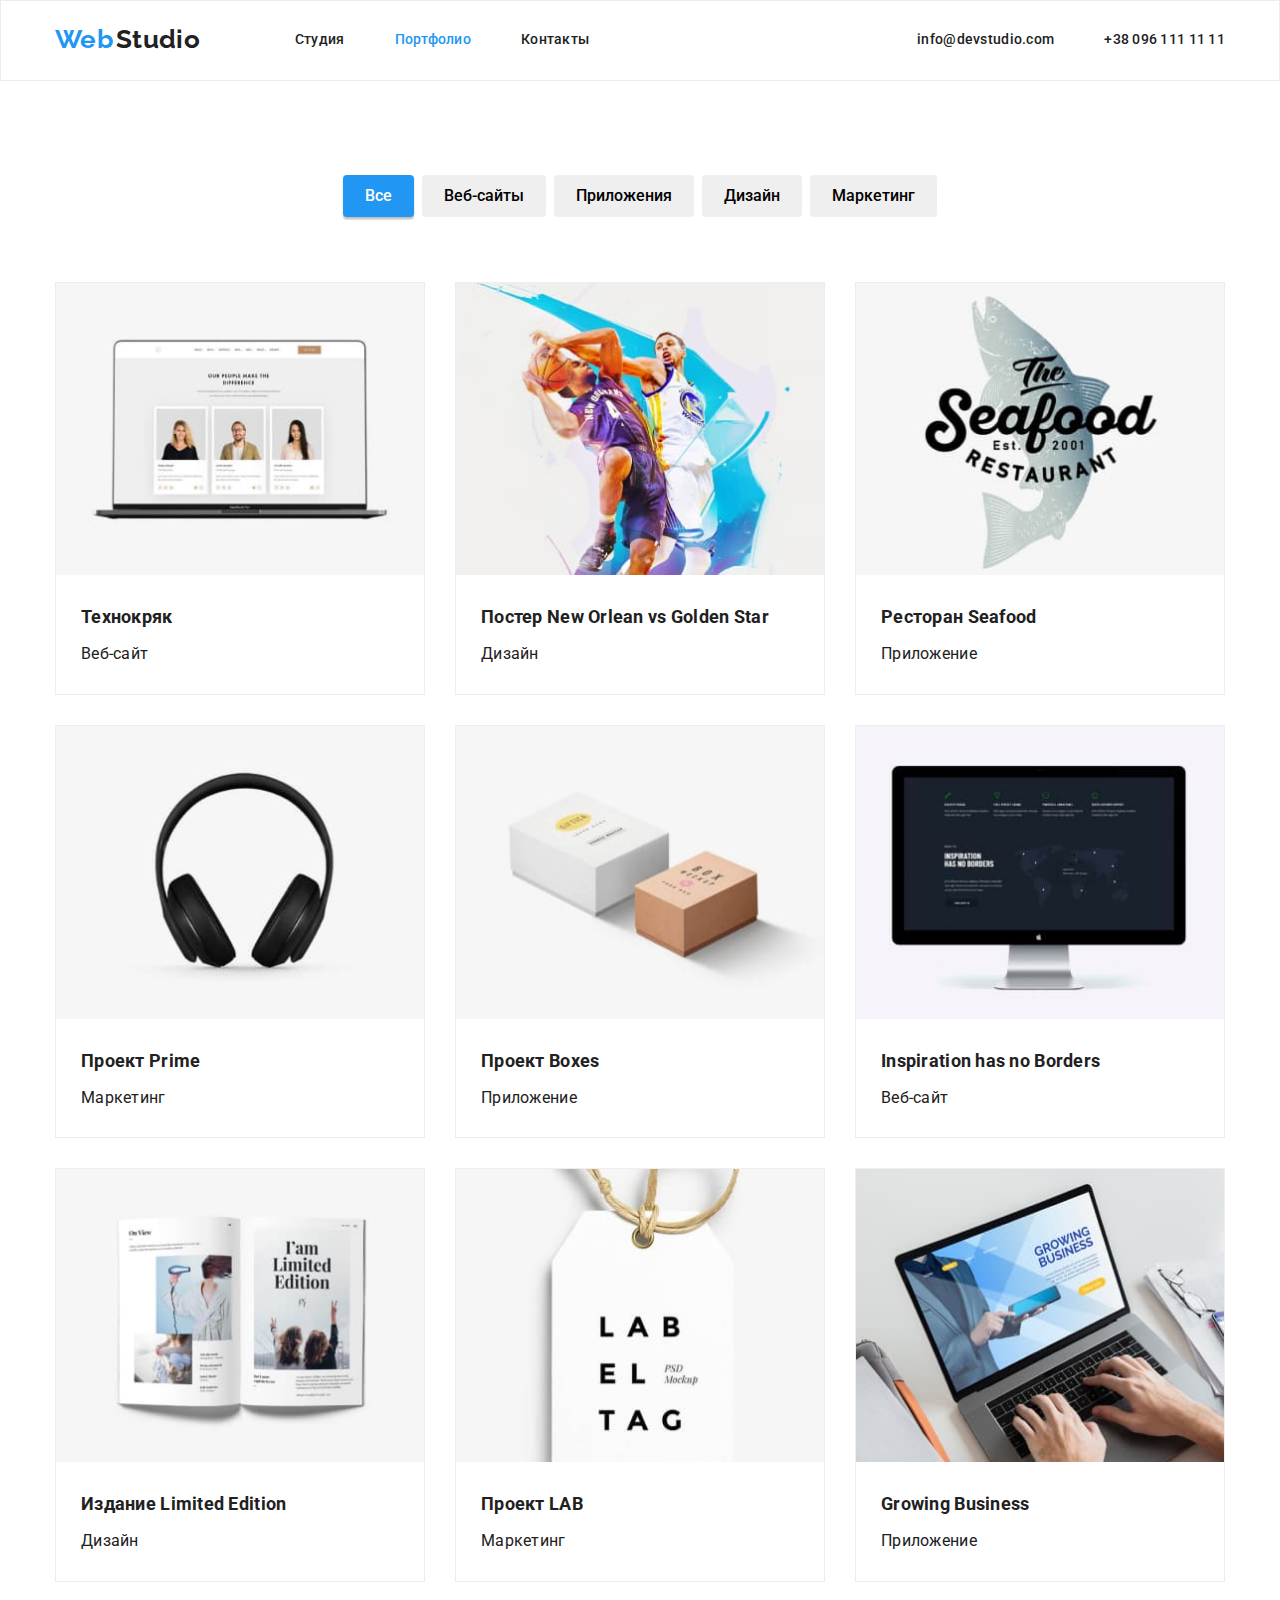
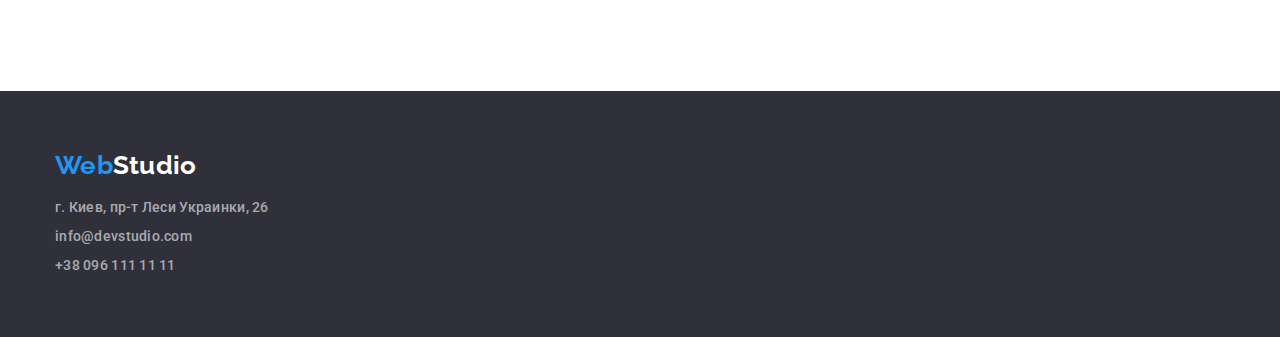
==== commit bdea6ed9: "focus fix" ====
--- a/portfolio.html
+++ b/portfolio.html
@@ -28,10 +28,10 @@
         <nav class="main-nav">
           <ul class="nav-list">
             <li class="nav-list-item">
-              <a href="index.html" class="active">Студия</a>
+              <a href="index.html">Студия</a>
             </li>
             <li class="nav-list-item">
-              <a href="portfolio.html">Портфолио</a>
+              <a href="portfolio.html" class="active">Портфолио</a>
             </li>
             <li class="nav-list-item"><a href="#">Контакты</a></li>
           </ul>
--- a/css/styles.css
+++ b/css/styles.css
@@ -70,8 +70,10 @@
 }
 
 a:hover,
-a.active {
+a.active,
+a:focus {
   color: var(--primary-blue);
+  outline: none;
 }
 
 /*  Make images easier to work with  */
@@ -96,7 +98,7 @@
 
 button.active,
 button:hover,
-button:focus {
+button:not(.main-cta):focus {
   color: var(--primary-white);
   background: var(--primary-blue);
   transition: all 0.15s;
@@ -461,6 +463,10 @@
   text-decoration: none;
 }
 
+.footer a:focus {
+  color: var(--primary-white);
+}
+
 .footer-leftside {
   flex-direction: column;
 }
@@ -552,6 +558,10 @@
   background: var(--primary-white);
 }
 
+.project-item a:focus {
+  color: initial;
+}
+
 .project-item a {
   display: block;
 }
